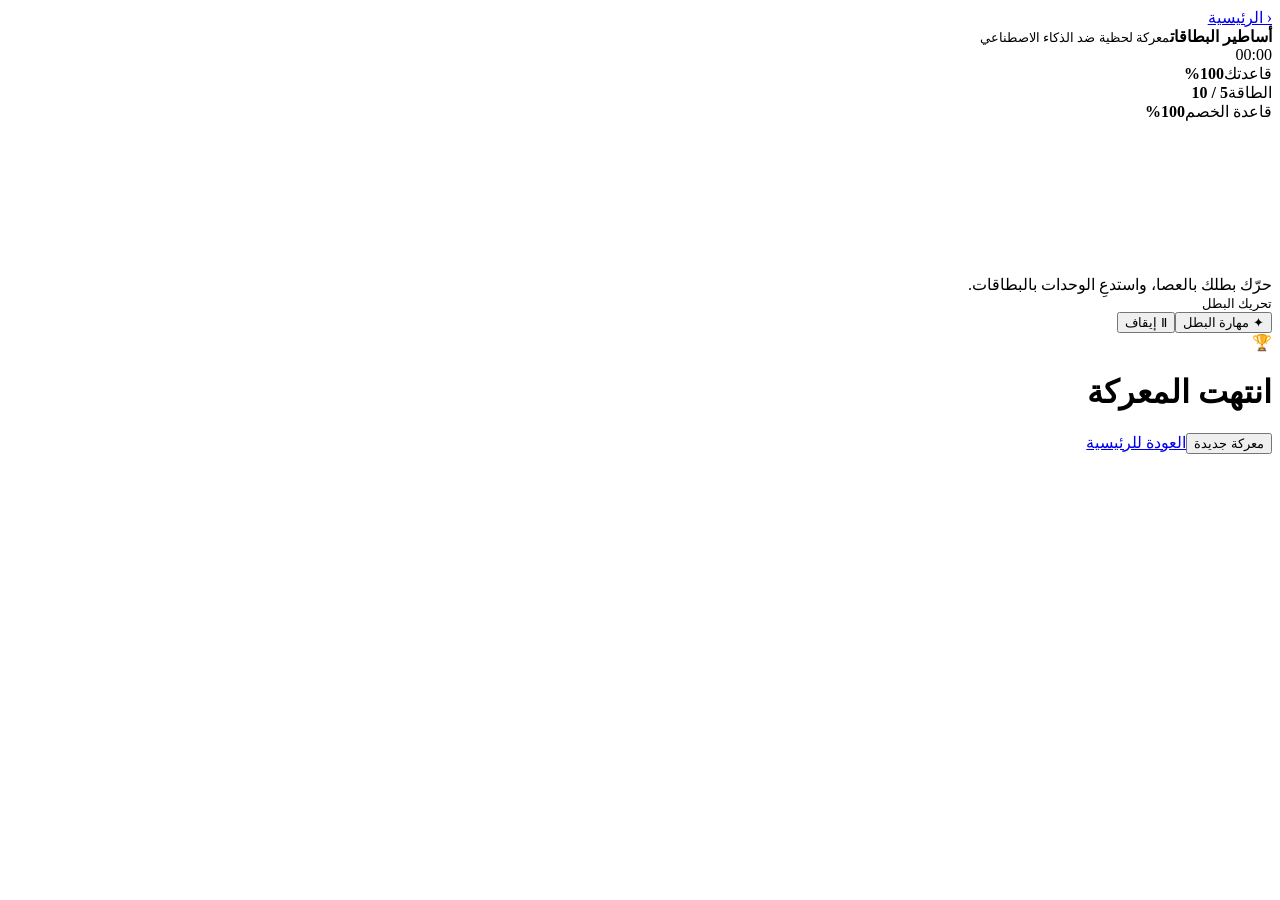
==== realtime.html @ 4f26abdc "Add real-time battle prototype" ====
<!doctype html>
<html lang="ar" dir="rtl">
<head>
<meta charset="utf-8">
<meta name="viewport" content="width=device-width,initial-scale=1,maximum-scale=1,user-scalable=no,viewport-fit=cover">
<meta name="theme-color" content="#090e1d">
<title>أساطير البطاقات — المعركة اللحظية</title>
<link rel="stylesheet" href="realtime.css">
</head>
<body>
<main class="game">
<header class="topbar"><a href="index.html" class="back">‹ الرئيسية</a><div><b>أساطير البطاقات</b><small>معركة لحظية ضد الذكاء الاصطناعي</small></div><div class="timer" id="timer">00:00</div></header>
<section class="hud">
<div class="base"><span>قاعدتك</span><b id="homeHp">100%</b><i><em id="homeBar"></em></i></div>
<div class="energy"><span>الطاقة</span><b id="energyText">5 / 10</b><i><em id="energyBar"></em></i></div>
<div class="base enemyBase"><span>قاعدة الخصم</span><b id="enemyHp">100%</b><i><em id="enemyBar"></em></i></div>
</section>
<canvas id="arena" aria-label="ساحة المعركة"></canvas>
<div class="hint" id="hint">حرّك بطلك بالعصا، واستدعِ الوحدات بالبطاقات.</div>
<section class="bottom">
<div class="joystick" id="stick"><div class="stickRing"></div><div class="stickKnob" id="knob"></div><small>تحريك البطل</small></div>
<div class="cards" id="cards"></div>
</section>
<div class="actions"><button id="skillBtn" class="skill">✦ مهارة البطل</button><button id="pauseBtn">Ⅱ إيقاف</button></div>
<div class="result" id="result"><div class="resultBox"><div id="resultIcon">🏆</div><h1 id="resultTitle">انتهت المعركة</h1><p id="resultText"></p><button onclick="location.reload()">معركة جديدة</button><a href="index.html">العودة للرئيسية</a></div></div>
</main>
<script src="realtime.js"></script>
</body></html>
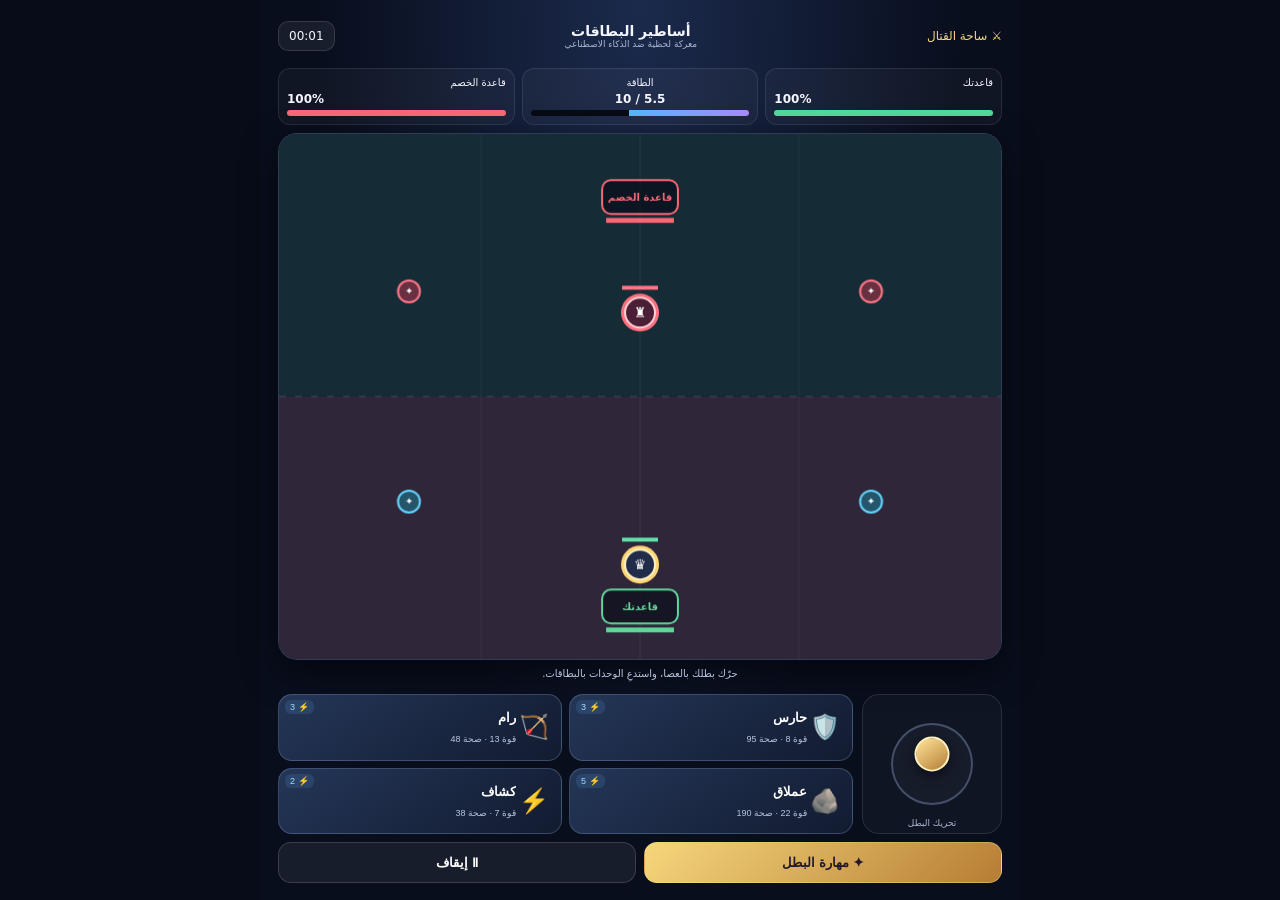
==== commit e65397e8: "Remove navigation back to retired legacy modes" ====
--- a/realtime.html
+++ b/realtime.html
@@ -9,7 +9,7 @@
 </head>
 <body>
 <main class="game">
-<header class="topbar"><a href="index.html" class="back">‹ الرئيسية</a><div><b>أساطير البطاقات</b><small>معركة لحظية ضد الذكاء الاصطناعي</small></div><div class="timer" id="timer">00:00</div></header>
+<header class="topbar"><span class="back">⚔️ ساحة القتال</span><div><b>أساطير البطاقات</b><small>معركة لحظية ضد الذكاء الاصطناعي</small></div><div class="timer" id="timer">00:00</div></header>
 <section class="hud">
 <div class="base"><span>قاعدتك</span><b id="homeHp">100%</b><i><em id="homeBar"></em></i></div>
 <div class="energy"><span>الطاقة</span><b id="energyText">5 / 10</b><i><em id="energyBar"></em></i></div>
--- a/realtime.css
+++ b/realtime.css
@@ -0,0 +1 @@
+*{box-sizing:border-box;-webkit-tap-highlight-color:transparent}html,body{margin:0;min-height:100%;background:#080c18;color:#f5f6ff;font-family:system-ui,Tahoma,Arial;overscroll-behavior:none}body{min-height:100dvh}.game{width:min(100%,760px);height:100dvh;min-height:600px;margin:auto;display:flex;flex-direction:column;padding:env(safe-area-inset-top) 10px env(safe-area-inset-bottom);gap:8px;background:radial-gradient(ellipse at 50% 0,#1b2a4c,#090e1d 60%)}.topbar{height:48px;display:flex;align-items:center;justify-content:space-between;gap:8px}.topbar>div:nth-child(2){text-align:center;display:grid}.topbar b{font-size:14px}.topbar small{font-size:9px;color:#aab5d1}.back{color:#f6d783;text-decoration:none;font-size:12px}.timer{font-variant-numeric:tabular-nums;background:#ffffff10;border:1px solid #ffffff20;padding:7px 10px;border-radius:10px;font-size:12px}.hud{display:grid;grid-template-columns:1fr 1fr 1fr;gap:7px}.base,.energy{padding:8px;border:1px solid #ffffff18;background:#ffffff09;border-radius:12px;display:grid;gap:4px;font-size:10px}.base b,.energy b{text-align:left;font-size:12px}.base i,.energy i{height:6px;background:#070b14;border-radius:9px;overflow:hidden}.base em,.energy em{display:block;height:100%;width:100%;background:#53d99b}.enemyBase em{background:#fa6876}.energy em{background:linear-gradient(90deg,#54baff,#aa8bff)}.energy{text-align:center}.energy b{text-align:center}#arena{display:block;width:100%;flex:1;min-height:240px;border:1px solid #829bd344;border-radius:19px;background:#101a2b;touch-action:none;box-shadow:0 12px 35px #0008}.hint{text-align:center;min-height:18px;color:#b9c5df;font-size:10px}.bottom{display:grid;grid-template-columns:116px 1fr;gap:9px;align-items:stretch}.joystick{position:relative;height:126px;border-radius:17px;background:#ffffff08;border:1px solid #ffffff1b;display:grid;place-items:center;touch-action:none}.stickRing{width:82px;height:82px;border-radius:50%;border:2px solid #9db6e655;background:#ffffff08}.stickKnob{position:absolute;width:35px;height:35px;border-radius:50%;background:linear-gradient(145deg,#ffe59a,#b67e37);border:2px solid #fff1c2;box-shadow:0 4px 12px #0008;left:50%;top:43%;transform:translate(-50%,-50%)}.joystick small{position:absolute;bottom:5px;color:#aab5d1;font-size:9px}.cards{display:grid;grid-template-columns:repeat(2,minmax(0,1fr));gap:7px}.card{position:relative;min-width:0;text-align:right;border-radius:14px;border:1px solid #9bb5e044;background:linear-gradient(145deg,#243657,#121b30);padding:8px;color:#fff;display:grid;grid-template-columns:30px 1fr;align-items:center;gap:3px;touch-action:manipulation}.card:disabled{opacity:.38;filter:grayscale(.7)}.card .ico{font-size:24px;grid-row:span 2}.card b{font-size:11px;white-space:nowrap;overflow:hidden;text-overflow:ellipsis}.card small{font-size:9px;color:#b7c5df}.card .cost{position:absolute;left:6px;top:5px;background:#65baff22;color:#a9dcff;border-radius:6px;padding:2px 5px;font-size:9px}.actions{display:flex;gap:8px;padding-bottom:5px}.actions button,.result button{flex:1;padding:12px;border:1px solid #f5d88966;border-radius:13px;background:linear-gradient(135deg,#f6d77c,#b67d34);color:#21182a;font-weight:900}.actions #pauseBtn{background:#ffffff10;color:#fff;border-color:#ffffff25}.skill{max-width:70%}.result{position:fixed;inset:0;background:#030611e8;display:none;place-items:center;padding:18px;z-index:5}.result.show{display:grid}.resultBox{width:min(100%,380px);padding:25px;border:1px solid #f5d88966;border-radius:22px;background:#17213a;text-align:center}.resultBox>div{font-size:50px}.resultBox h1{font-size:24px}.resultBox p{font-size:12px;color:#bac5dd;line-height:1.6}.resultBox a{display:block;color:#f5d889;margin-top:14px;font-size:12px}@media(min-width:600px){.game{padding:12px 18px}.bottom{grid-template-columns:140px 1fr}.joystick{height:140px}.card{padding:12px}.card b{font-size:13px}}@media(max-height:680px){.joystick{height:100px}.stickRing{width:66px;height:66px}.bottom{grid-template-columns:100px 1fr}.card{padding:6px}.actions button{padding:9px}}
